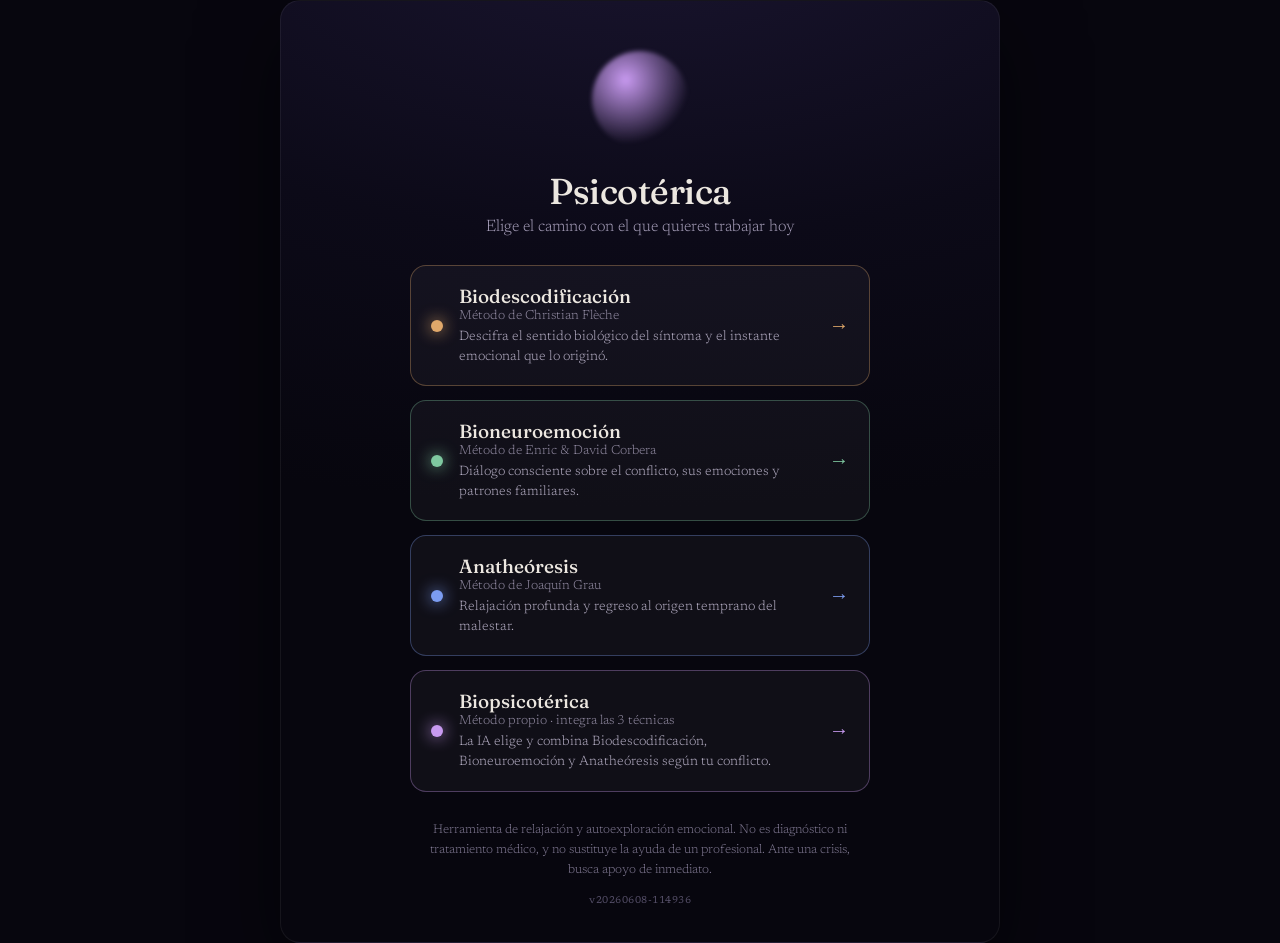
==== index.html @ 49e97528 "etapa 2: guardar/borrar sesiones (solo en el dispositivo) + lista de sesiones (v20260608-114936)" ====
<!doctype html>
<html lang="es">
  <head>
    <meta charset="UTF-8" />
    <link rel="icon" type="image/svg+xml" href="./favicon.svg" />
    <link rel="apple-touch-icon" href="./apple-touch-icon.png" />
    <meta
      name="viewport"
      content="width=device-width, initial-scale=1.0, maximum-scale=1.0, viewport-fit=cover"
    />
    <meta name="theme-color" content="#0c0a18" />
    <meta name="apple-mobile-web-app-capable" content="yes" />
    <meta name="apple-mobile-web-app-status-bar-style" content="black-translucent" />
    <title>Psicotérica</title>
    <script type="module" crossorigin src="./assets/index-CnioLYBi.js"></script>
    <link rel="stylesheet" crossorigin href="./assets/index-BHxHA98J.css">
  <link rel="manifest" href="./manifest.webmanifest"><script id="vite-plugin-pwa:register-sw" src="./registerSW.js"></script></head>
  <body>
    <div id="root"></div>
  </body>
</html>
---- assets/index-BHxHA98J.css ----
*{box-sizing:border-box}html,body{margin:0;padding:0;min-height:100%;background:#07060e}body{display:flex;align-items:center;justify-content:center;min-height:100vh;min-height:100dvh;padding:env(safe-area-inset-top) env(safe-area-inset-right) env(safe-area-inset-bottom) env(safe-area-inset-left);-webkit-tap-highlight-color:transparent}#root{width:100%}@media (max-width: 760px){body{padding:0}}
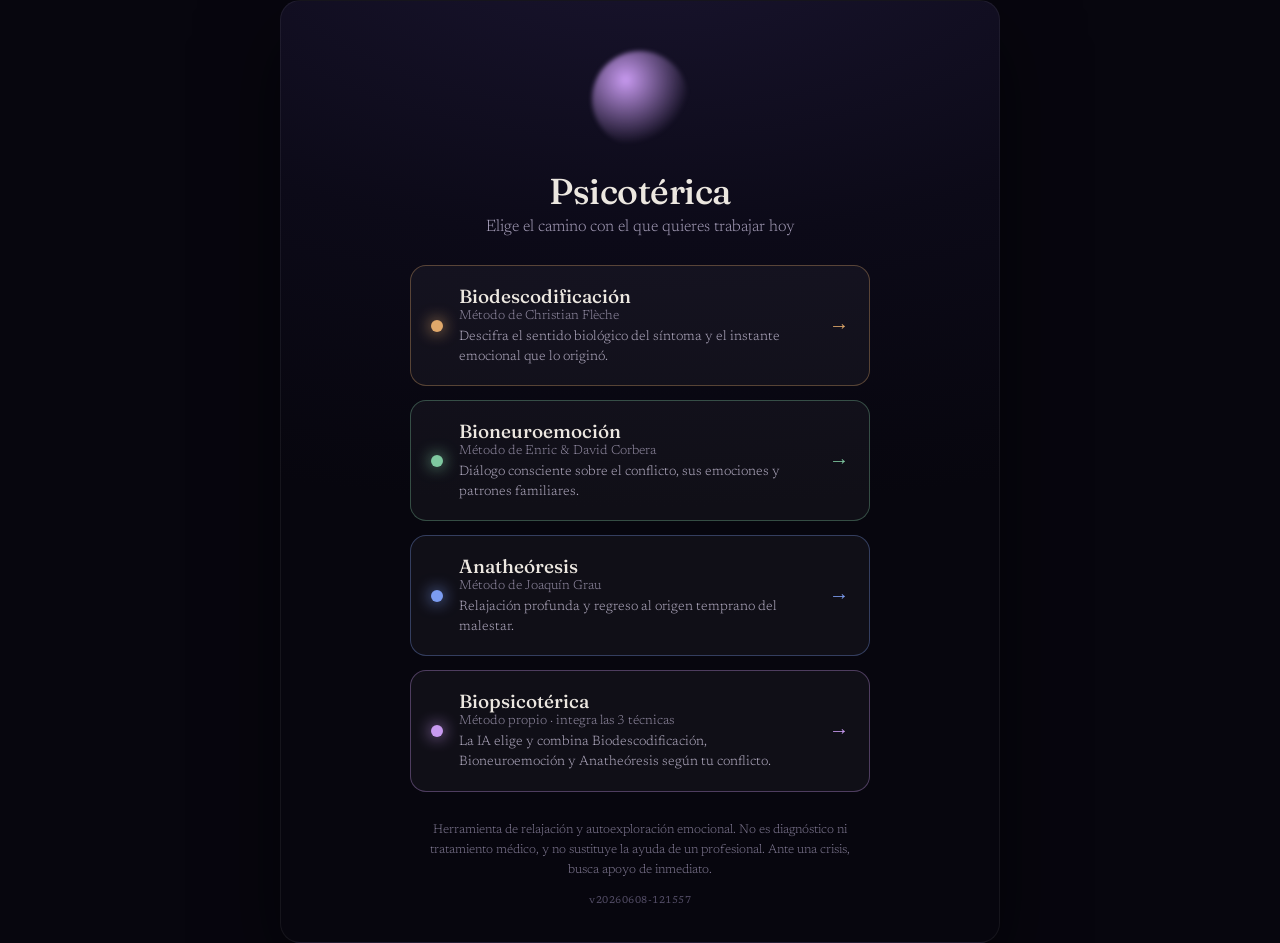
==== commit a41689b1: "fix: faltaban los overlays (cierre/actualizar) en la vista de sesión — botón salir ya funciona (v202" ====
--- a/index.html
+++ b/index.html
@@ -12,7 +12,7 @@
     <meta name="apple-mobile-web-app-capable" content="yes" />
     <meta name="apple-mobile-web-app-status-bar-style" content="black-translucent" />
     <title>Psicotérica</title>
-    <script type="module" crossorigin src="./assets/index-CnioLYBi.js"></script>
+    <script type="module" crossorigin src="./assets/index-glefhOv_.js"></script>
     <link rel="stylesheet" crossorigin href="./assets/index-BHxHA98J.css">
   <link rel="manifest" href="./manifest.webmanifest"><script id="vite-plugin-pwa:register-sw" src="./registerSW.js"></script></head>
   <body>
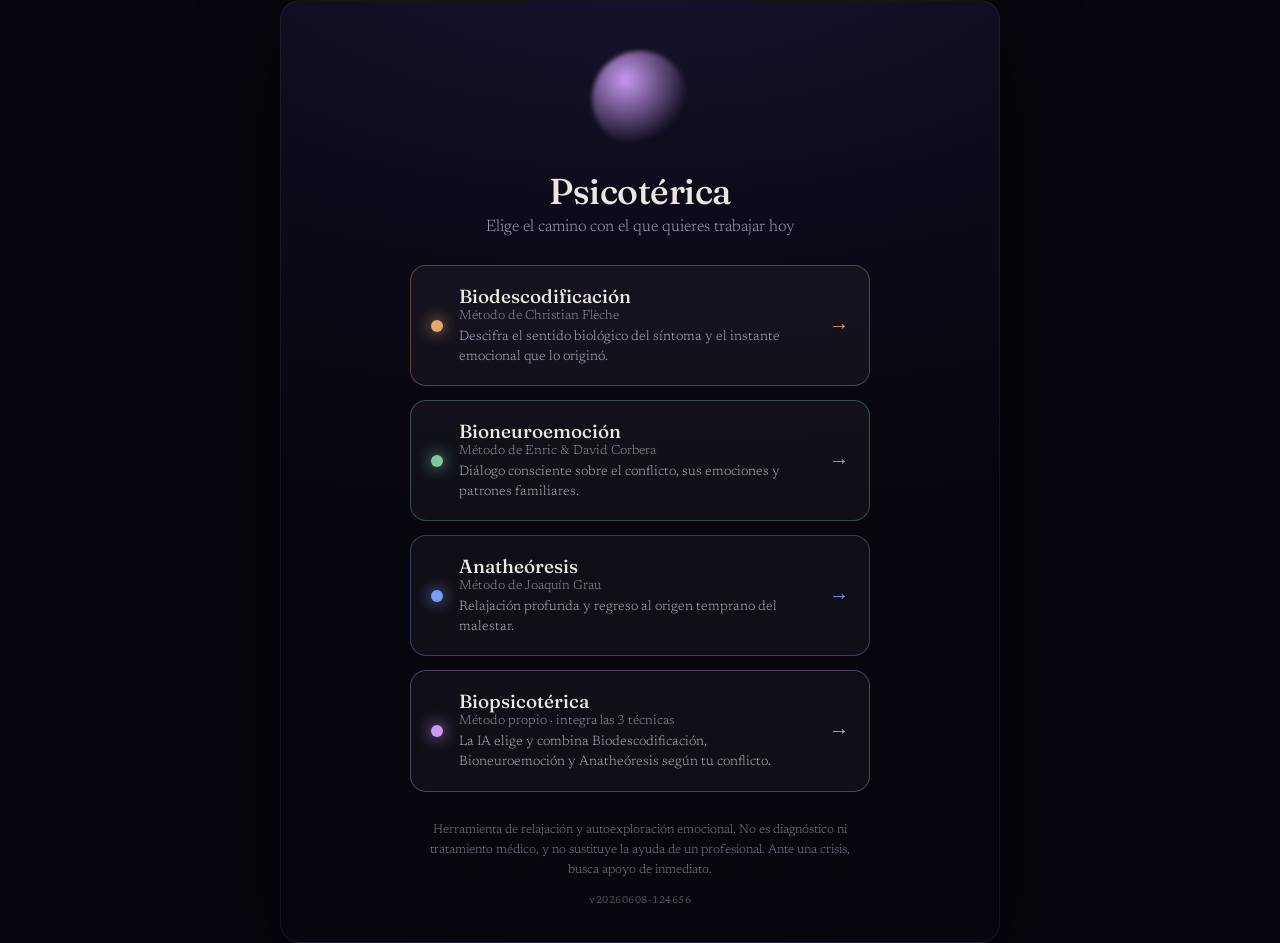
==== commit c3261916: "continuar sesión: saludo de regreso del guía con todo el contexto previo (v20260608-124656)" ====
--- a/index.html
+++ b/index.html
@@ -12,7 +12,7 @@
     <meta name="apple-mobile-web-app-capable" content="yes" />
     <meta name="apple-mobile-web-app-status-bar-style" content="black-translucent" />
     <title>Psicotérica</title>
-    <script type="module" crossorigin src="./assets/index-glefhOv_.js"></script>
+    <script type="module" crossorigin src="./assets/index-BX8-uYVD.js"></script>
     <link rel="stylesheet" crossorigin href="./assets/index-BHxHA98J.css">
   <link rel="manifest" href="./manifest.webmanifest"><script id="vite-plugin-pwa:register-sw" src="./registerSW.js"></script></head>
   <body>
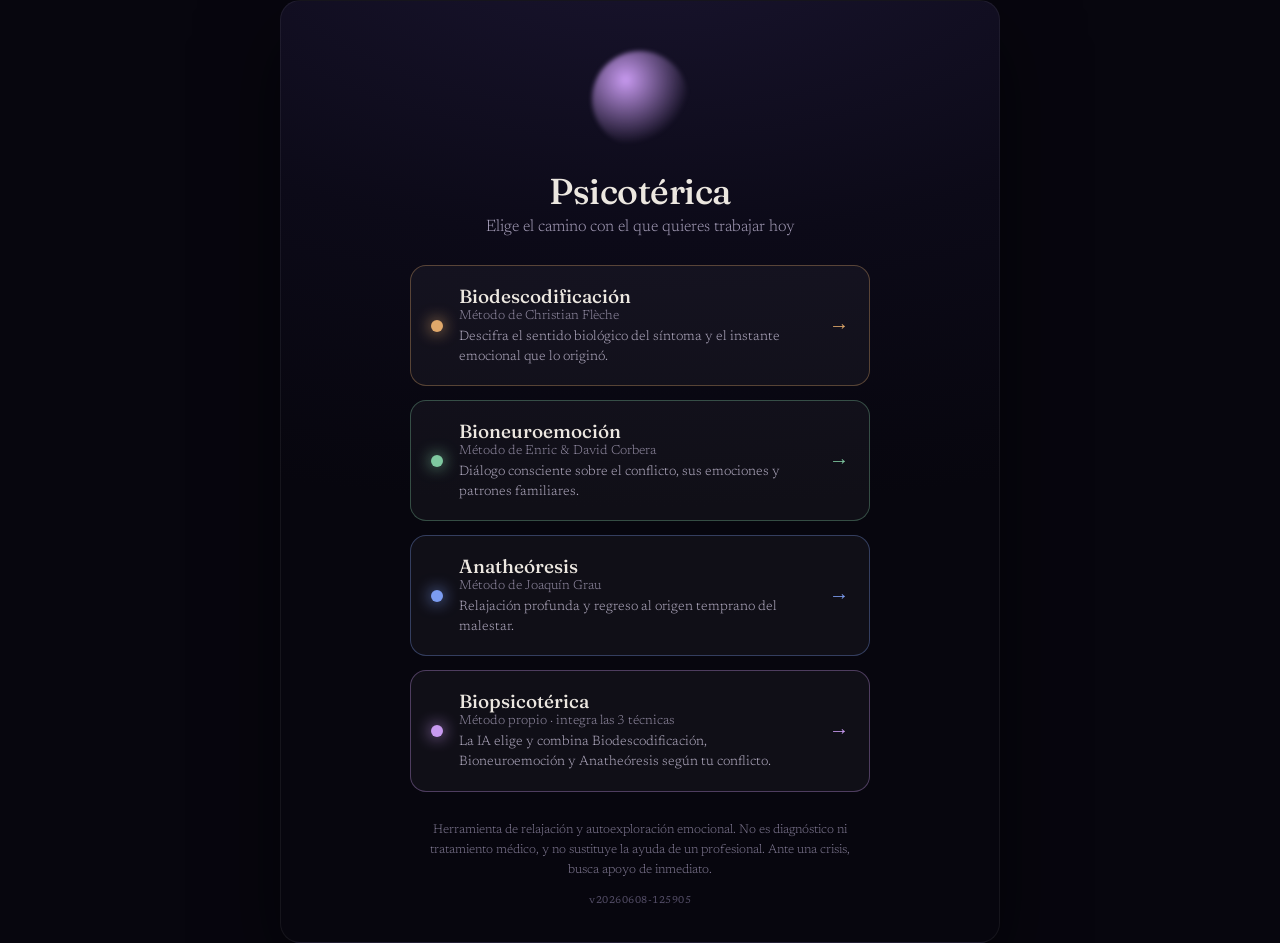
==== commit 04f231c2: "modo Texto/Voz recordado (botón arriba): Texto = guía no habla, escribes; Voz = guía habla (v2026060" ====
--- a/index.html
+++ b/index.html
@@ -12,7 +12,7 @@
     <meta name="apple-mobile-web-app-capable" content="yes" />
     <meta name="apple-mobile-web-app-status-bar-style" content="black-translucent" />
     <title>Psicotérica</title>
-    <script type="module" crossorigin src="./assets/index-BX8-uYVD.js"></script>
+    <script type="module" crossorigin src="./assets/index-BFwVSwvy.js"></script>
     <link rel="stylesheet" crossorigin href="./assets/index-BHxHA98J.css">
   <link rel="manifest" href="./manifest.webmanifest"><script id="vite-plugin-pwa:register-sw" src="./registerSW.js"></script></head>
   <body>
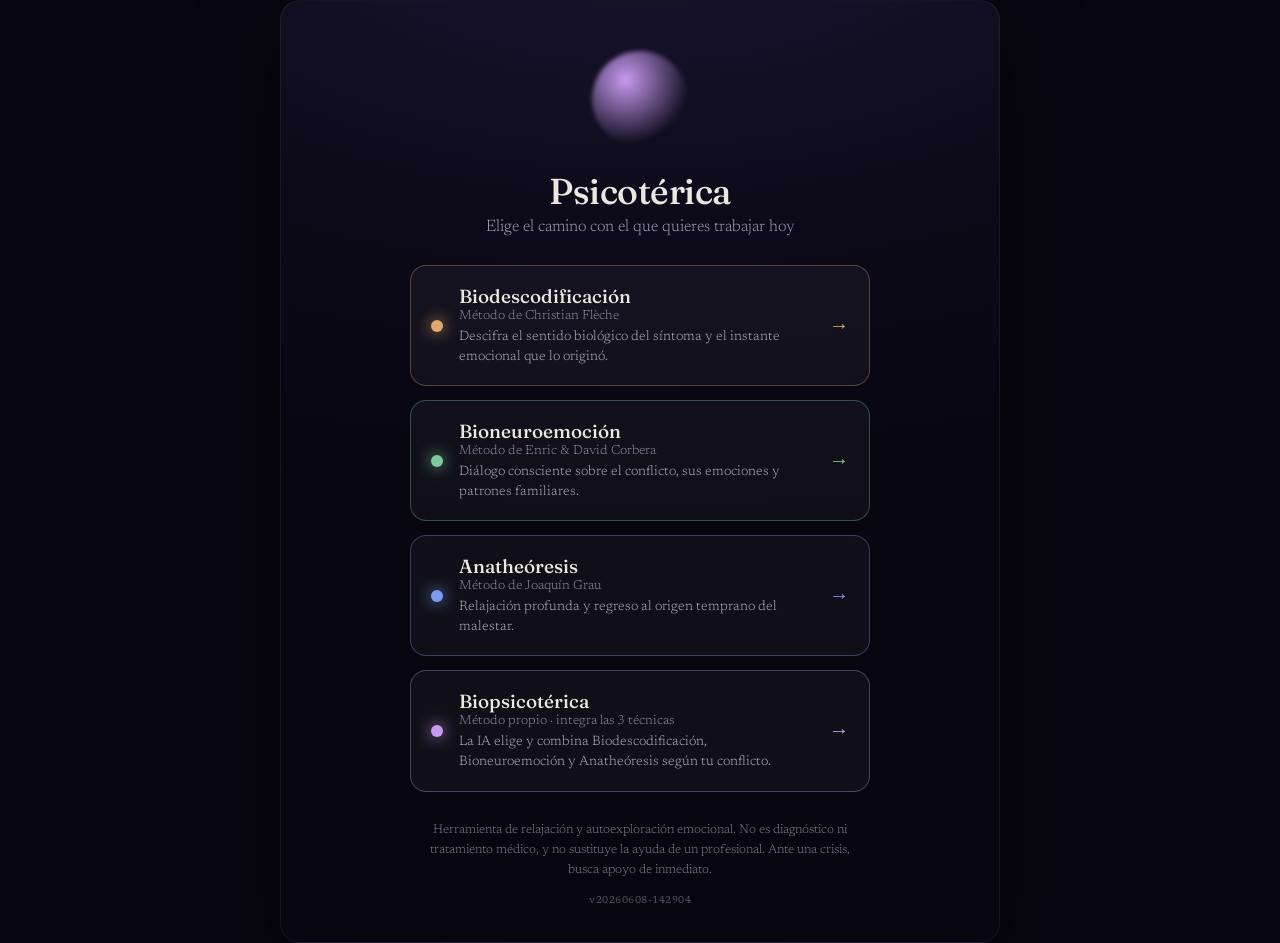
==== commit df50b93e: "fix teclado: key estable + autoComplete off en inputs (no se baja al escribir, como SISTIAN) (v20260" ====
--- a/index.html
+++ b/index.html
@@ -12,7 +12,7 @@
     <meta name="apple-mobile-web-app-capable" content="yes" />
     <meta name="apple-mobile-web-app-status-bar-style" content="black-translucent" />
     <title>Psicotérica</title>
-    <script type="module" crossorigin src="./assets/index-BFwVSwvy.js"></script>
+    <script type="module" crossorigin src="./assets/index-xRnyZC5V.js"></script>
     <link rel="stylesheet" crossorigin href="./assets/index-BHxHA98J.css">
   <link rel="manifest" href="./manifest.webmanifest"><script id="vite-plugin-pwa:register-sw" src="./registerSW.js"></script></head>
   <body>
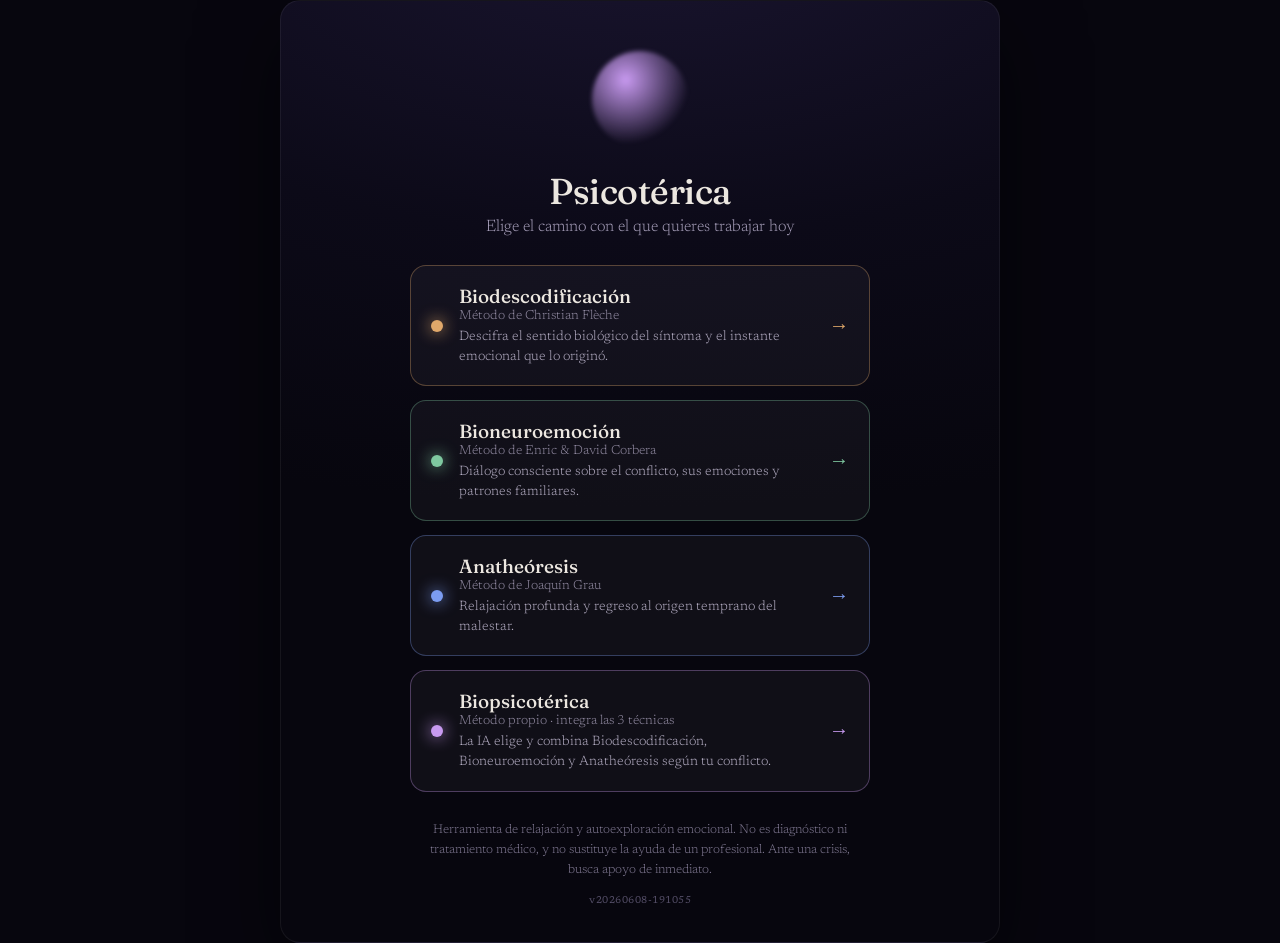
==== commit 57808449: "etapa 3: manos libres (modo voz) — el micrófono se enciende solo al terminar el guía de hablar (v202" ====
--- a/index.html
+++ b/index.html
@@ -12,7 +12,7 @@
     <meta name="apple-mobile-web-app-capable" content="yes" />
     <meta name="apple-mobile-web-app-status-bar-style" content="black-translucent" />
     <title>Psicotérica</title>
-    <script type="module" crossorigin src="./assets/index-xRnyZC5V.js"></script>
+    <script type="module" crossorigin src="./assets/index-crn0vSvN.js"></script>
     <link rel="stylesheet" crossorigin href="./assets/index-BHxHA98J.css">
   <link rel="manifest" href="./manifest.webmanifest"><script id="vite-plugin-pwa:register-sw" src="./registerSW.js"></script></head>
   <body>
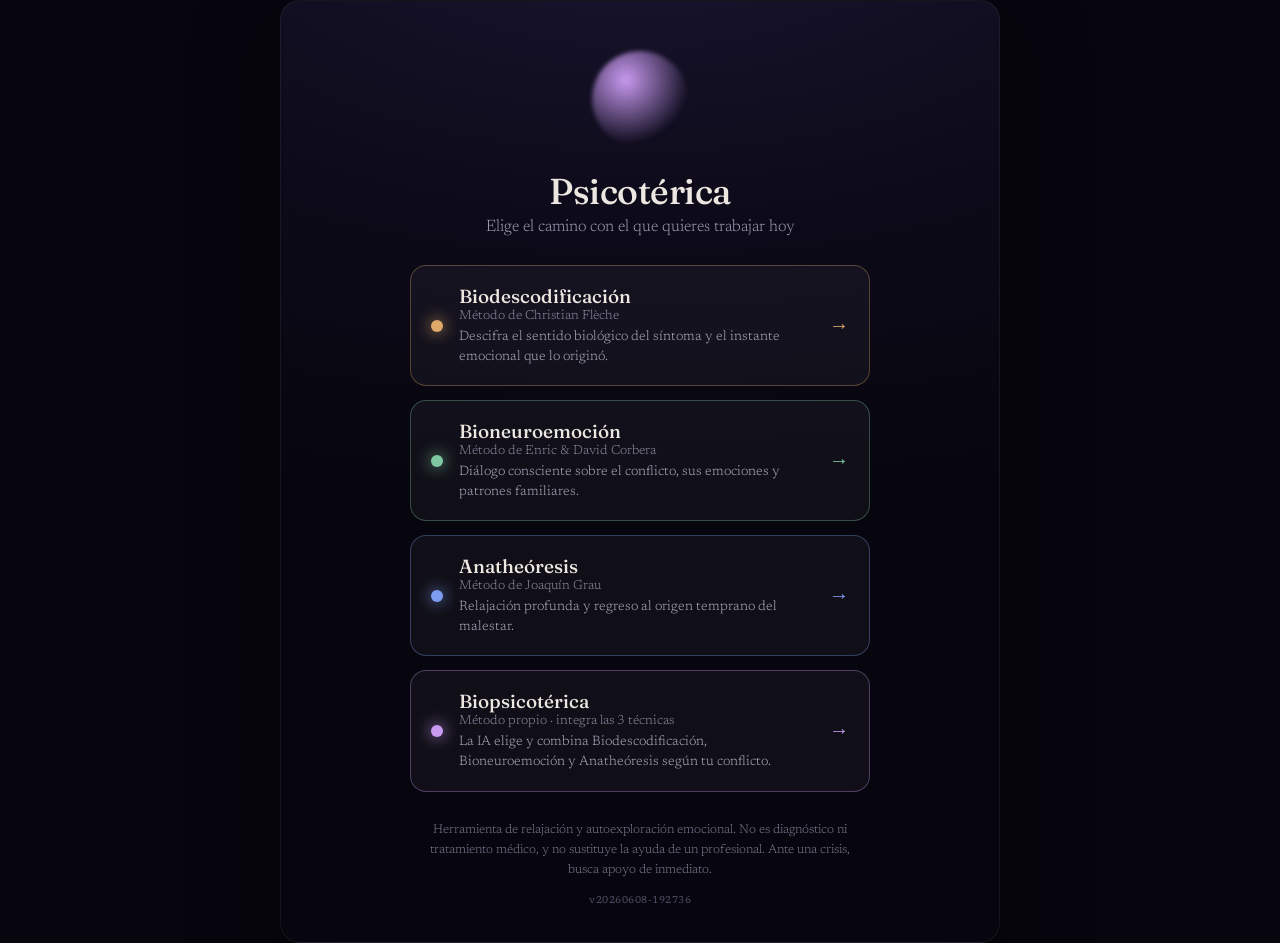
==== commit 2c6c0978: "ajustes: pausa 5s (terapia), voz Turbo (más rápida), el guía NO nombra el método (v20260608-192736)" ====
--- a/index.html
+++ b/index.html
@@ -12,7 +12,7 @@
     <meta name="apple-mobile-web-app-capable" content="yes" />
     <meta name="apple-mobile-web-app-status-bar-style" content="black-translucent" />
     <title>Psicotérica</title>
-    <script type="module" crossorigin src="./assets/index-crn0vSvN.js"></script>
+    <script type="module" crossorigin src="./assets/index-C8GAv88f.js"></script>
     <link rel="stylesheet" crossorigin href="./assets/index-BHxHA98J.css">
   <link rel="manifest" href="./manifest.webmanifest"><script id="vite-plugin-pwa:register-sw" src="./registerSW.js"></script></head>
   <body>
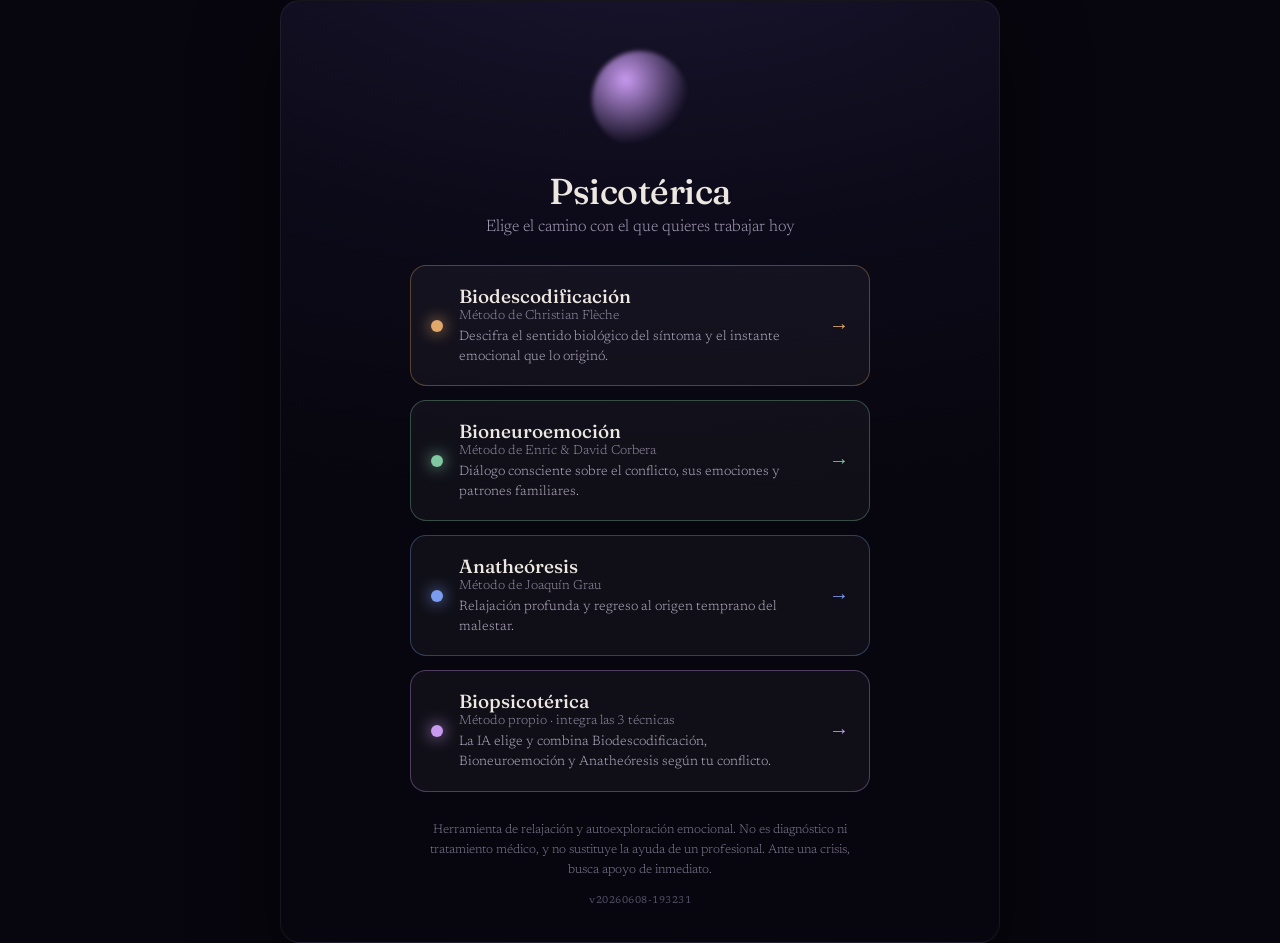
==== commit 69fe52e2: "voz: regresar a eleven_multilingual_v2 (quitar Turbo) (v20260608-193231)" ====
--- a/index.html
+++ b/index.html
@@ -12,7 +12,7 @@
     <meta name="apple-mobile-web-app-capable" content="yes" />
     <meta name="apple-mobile-web-app-status-bar-style" content="black-translucent" />
     <title>Psicotérica</title>
-    <script type="module" crossorigin src="./assets/index-C8GAv88f.js"></script>
+    <script type="module" crossorigin src="./assets/index-D0c4GA8R.js"></script>
     <link rel="stylesheet" crossorigin href="./assets/index-BHxHA98J.css">
   <link rel="manifest" href="./manifest.webmanifest"><script id="vite-plugin-pwa:register-sw" src="./registerSW.js"></script></head>
   <body>
